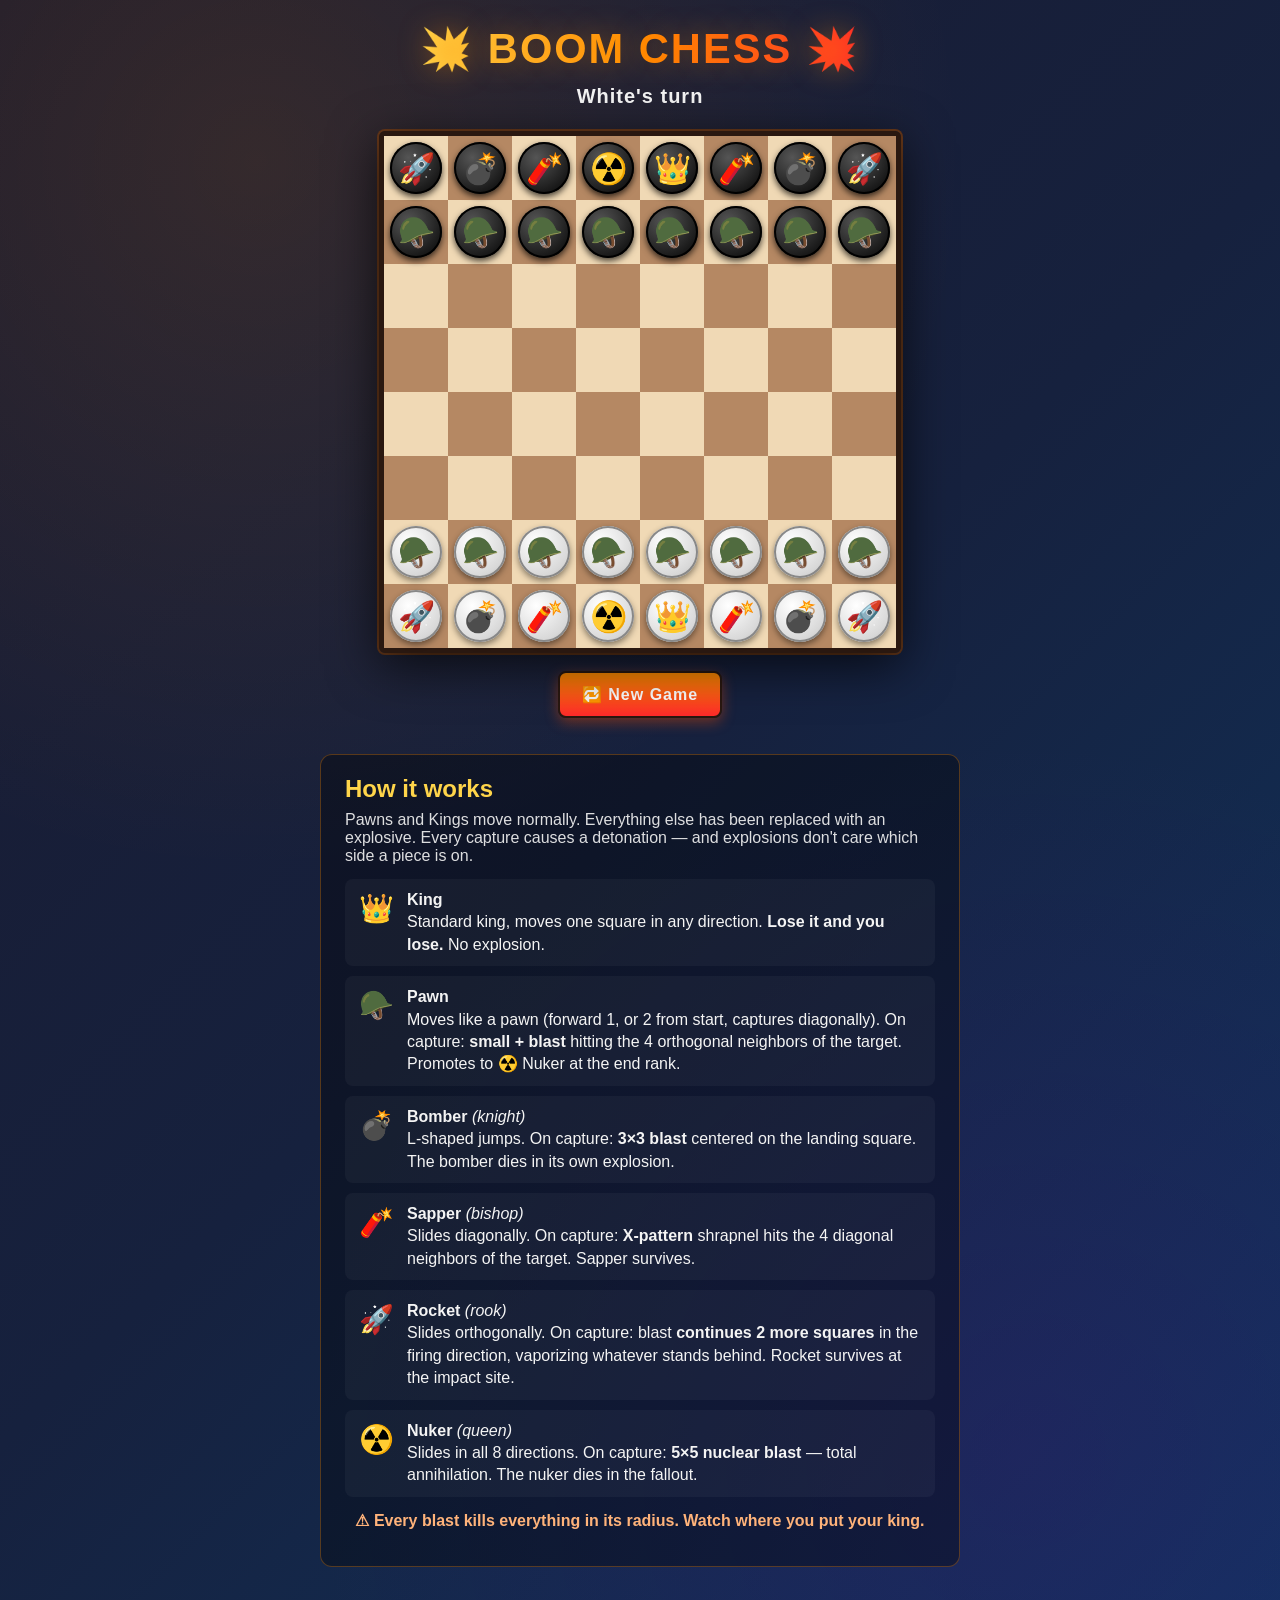
==== index.html @ b35cc347 "Add BOOM CHESS: explosive chess variant with custom pieces Playable chess where pawns and kings move" ====
<!DOCTYPE html>
<html lang="en">
<head>
  <meta charset="UTF-8">
  <meta name="viewport" content="width=device-width, initial-scale=1">
  <title>BOOM CHESS — Explosive Chess</title>
  <link rel="stylesheet" href="style.css">
</head>
<body>
  <div class="shake-wrap" id="shake">
    <h1>💥 BOOM CHESS 💥</h1>
    <div id="status">White's turn</div>
    <div id="board"></div>
    <div class="controls">
      <button id="reset">🔁 New Game</button>
    </div>
  </div>

  <section class="legend">
    <h2>How it works</h2>
    <p class="tagline">Pawns and Kings move normally. Everything else has been replaced with an explosive. Every capture causes a detonation — and explosions don't care which side a piece is on.</p>
    <div class="legend-grid">
      <div class="legend-item">
        <span class="lg-icon">👑</span>
        <div><b>King</b><br>Standard king, moves one square in any direction. <b>Lose it and you lose.</b> No explosion.</div>
      </div>
      <div class="legend-item">
        <span class="lg-icon">🪖</span>
        <div><b>Pawn</b><br>Moves like a pawn (forward 1, or 2 from start, captures diagonally). On capture: <b>small + blast</b> hitting the 4 orthogonal neighbors of the target. Promotes to ☢️ Nuker at the end rank.</div>
      </div>
      <div class="legend-item">
        <span class="lg-icon">💣</span>
        <div><b>Bomber</b> <i>(knight)</i><br>L-shaped jumps. On capture: <b>3×3 blast</b> centered on the landing square. The bomber dies in its own explosion.</div>
      </div>
      <div class="legend-item">
        <span class="lg-icon">🧨</span>
        <div><b>Sapper</b> <i>(bishop)</i><br>Slides diagonally. On capture: <b>X-pattern</b> shrapnel hits the 4 diagonal neighbors of the target. Sapper survives.</div>
      </div>
      <div class="legend-item">
        <span class="lg-icon">🚀</span>
        <div><b>Rocket</b> <i>(rook)</i><br>Slides orthogonally. On capture: blast <b>continues 2 more squares</b> in the firing direction, vaporizing whatever stands behind. Rocket survives at the impact site.</div>
      </div>
      <div class="legend-item">
        <span class="lg-icon">☢️</span>
        <div><b>Nuker</b> <i>(queen)</i><br>Slides in all 8 directions. On capture: <b>5×5 nuclear blast</b> — total annihilation. The nuker dies in the fallout.</div>
      </div>
    </div>
    <p class="warning">⚠ Every blast kills <b>everything</b> in its radius. Watch where you put your king.</p>
  </section>

  <script src="game.js"></script>
</body>
</html>
---- style.css ----
* { box-sizing: border-box; }

body {
  margin: 0;
  font-family: "Trebuchet MS", "Segoe UI", sans-serif;
  background:
    radial-gradient(circle at 20% 10%, rgba(255,140,0,0.12), transparent 40%),
    radial-gradient(circle at 80% 90%, rgba(90,0,128,0.18), transparent 40%),
    linear-gradient(135deg, #1a1a2e 0%, #16213e 50%, #0f3460 100%);
  min-height: 100vh;
  color: #f4f4f4;
  display: flex;
  flex-direction: column;
  align-items: center;
  padding: 24px 16px 48px;
  overflow-x: hidden;
}

.shake-wrap {
  display: flex;
  flex-direction: column;
  align-items: center;
}

h1 {
  font-size: 2.6rem;
  margin: 0 0 6px;
  letter-spacing: 2px;
  background: linear-gradient(90deg, #ffd54a, #ff8c00, #ff2a2a, #ff8c00, #ffd54a);
  background-size: 200% 100%;
  -webkit-background-clip: text;
  background-clip: text;
  color: transparent;
  text-shadow: 0 0 30px rgba(255, 140, 0, 0.4);
  animation: glow 4s linear infinite;
}

@keyframes glow {
  0%   { background-position: 0% 0%; }
  100% { background-position: 200% 0%; }
}

#status {
  font-size: 1.25rem;
  margin: 6px 0 14px;
  min-height: 1.6em;
  text-align: center;
  font-weight: bold;
  letter-spacing: 1px;
}

#status.winner {
  font-size: 1.6rem;
  color: #ffd54a;
  text-shadow: 0 0 12px #ff8c00, 0 0 24px #ff2a2a;
  animation: pulse 1.2s ease-in-out infinite;
}

@keyframes pulse {
  0%, 100% { transform: scale(1); }
  50% { transform: scale(1.08); }
}

#board {
  display: grid;
  grid-template-columns: repeat(8, 64px);
  grid-template-rows: repeat(8, 64px);
  border: 5px solid #2a1810;
  border-radius: 6px;
  box-shadow:
    0 12px 50px rgba(0,0,0,0.7),
    0 0 0 2px #6b3a1a,
    inset 0 0 0 1px rgba(0,0,0,0.4);
  position: relative;
}

.square {
  position: relative;
  display: flex;
  align-items: center;
  justify-content: center;
  cursor: pointer;
  transition: background-color 0.15s;
}

.square.light { background: #f0d9b5; }
.square.dark  { background: #b58863; }

.square.selected {
  background: #f7e9a0 !important;
  box-shadow: inset 0 0 0 4px #4caf50;
  z-index: 2;
}
.square.dark.selected { background: #c9a76d !important; }

.square.move-empty::before {
  content: '';
  position: absolute;
  width: 22px; height: 22px;
  border-radius: 50%;
  background: rgba(60, 180, 60, 0.55);
  box-shadow: 0 0 8px rgba(60, 180, 60, 0.7);
  pointer-events: none;
}

.square.move-capture {
  box-shadow: inset 0 0 0 4px rgba(255, 40, 40, 0.75);
}
.square.move-capture::before {
  content: '';
  position: absolute;
  inset: 0;
  background: radial-gradient(circle, transparent 45%, rgba(255,40,40,0.35) 70%);
  pointer-events: none;
}

.piece {
  width: 52px;
  height: 52px;
  border-radius: 50%;
  display: flex;
  align-items: center;
  justify-content: center;
  font-size: 30px;
  user-select: none;
  pointer-events: none;
  position: relative;
  z-index: 1;
  transition: transform 0.12s;
}

.square:hover .piece { transform: scale(1.08); }

.piece.white {
  background: radial-gradient(circle at 35% 30%, #ffffff, #d8d8d8 70%, #aaaaaa);
  box-shadow:
    0 3px 6px rgba(0,0,0,0.45),
    inset 0 0 0 2px #888;
}
.piece.black {
  background: radial-gradient(circle at 35% 30%, #555, #1a1a1a 70%, #000);
  box-shadow:
    0 3px 6px rgba(0,0,0,0.7),
    inset 0 0 0 2px #000;
}

/* Explosions */
.explosion {
  position: absolute;
  inset: -8px;
  pointer-events: none;
  border-radius: 50%;
  z-index: 10;
  background: radial-gradient(circle,
    #ffffff 0%,
    #fff7b0 12%,
    #ffd54a 25%,
    #ff8c00 45%,
    #ff2a2a 65%,
    rgba(120, 20, 0, 0.6) 80%,
    transparent 95%);
  box-shadow:
    0 0 30px 8px #ff8c00,
    0 0 60px 16px rgba(255, 42, 42, 0.7);
  animation: explode 0.6s cubic-bezier(0.2, 0.7, 0.4, 1) forwards;
}

@keyframes explode {
  0%   { transform: scale(0.2); opacity: 0.9; }
  35%  { transform: scale(1.5); opacity: 1; }
  100% { transform: scale(2.0); opacity: 0; }
}

.explosion.nuke {
  inset: -16px;
  background: radial-gradient(circle,
    #ffffff 0%,
    #ffffff 8%,
    #fff200 18%,
    #ff8c00 38%,
    #ff2a2a 58%,
    #7a0080 78%,
    rgba(40, 0, 60, 0.7) 90%,
    transparent 100%);
  box-shadow:
    0 0 50px 16px #ff8c00,
    0 0 100px 32px #ff2a2a,
    0 0 160px 50px rgba(122, 0, 128, 0.7);
  animation: nuke 0.95s cubic-bezier(0.2, 0.7, 0.3, 1) forwards;
}

@keyframes nuke {
  0%   { transform: scale(0.1); opacity: 1; }
  25%  { transform: scale(2.0); opacity: 1; }
  60%  { transform: scale(2.6); opacity: 0.95; }
  100% { transform: scale(3.2); opacity: 0; }
}

.explosion.line {
  background: radial-gradient(ellipse,
    #ffffff 0%, #ffd54a 25%, #ff6a00 55%, #ff2a2a 75%, transparent 95%);
  animation: explode 0.55s ease-out forwards;
}

.explosion.x {
  background: radial-gradient(circle,
    #fff 0%, #ffd54a 25%, #ff6a00 50%, transparent 75%);
  animation: explode 0.5s ease-out forwards;
}

.explosion.plus {
  inset: 4px;
  background: radial-gradient(circle, #fff 0%, #ffd54a 35%, #ff6a00 70%, transparent 100%);
  box-shadow: 0 0 16px 4px #ff8c00;
  animation: explode 0.45s ease-out forwards;
}

/* Shake on detonation */
@keyframes shake-small {
  0%, 100% { transform: translate(0, 0); }
  20% { transform: translate(-3px, 2px); }
  40% { transform: translate(3px, -2px); }
  60% { transform: translate(-2px, -2px); }
  80% { transform: translate(2px, 2px); }
}
@keyframes shake-big {
  0%, 100% { transform: translate(0, 0); }
  8%  { transform: translate(-12px, -6px) rotate(-0.4deg); }
  16% { transform: translate(12px, 6px)   rotate(0.4deg); }
  24% { transform: translate(-10px, 7px)  rotate(-0.3deg); }
  32% { transform: translate(10px, -7px)  rotate(0.3deg); }
  40% { transform: translate(-7px, 4px); }
  50% { transform: translate(7px, -4px); }
  60% { transform: translate(-5px, 2px); }
  70% { transform: translate(5px, -2px); }
  80% { transform: translate(-2px, 1px); }
  90% { transform: translate(2px, -1px); }
}
.shake-wrap.shaking-small { animation: shake-small 0.35s ease-in-out; }
.shake-wrap.shaking-big   { animation: shake-big 0.8s ease-in-out; }

/* Controls */
.controls {
  margin-top: 18px;
}
#reset {
  background: linear-gradient(180deg, #ff8c00, #ff2a2a);
  color: white;
  border: 2px solid #2a1810;
  padding: 12px 22px;
  font-size: 1rem;
  font-weight: bold;
  letter-spacing: 1px;
  border-radius: 8px;
  cursor: pointer;
  box-shadow: 0 4px 14px rgba(255, 80, 0, 0.4);
  transition: transform 0.1s, box-shadow 0.2s;
}
#reset:hover { transform: translateY(-2px); box-shadow: 0 6px 20px rgba(255, 80, 0, 0.6); }
#reset:active { transform: translateY(0); }

/* Legend */
.legend {
  margin-top: 36px;
  max-width: 640px;
  background: rgba(0, 0, 0, 0.35);
  border-radius: 12px;
  padding: 20px 24px;
  border: 1px solid rgba(255, 140, 0, 0.3);
}
.legend h2 {
  margin: 0 0 8px;
  color: #ffd54a;
}
.tagline { margin: 0 0 14px; opacity: 0.9; }
.legend-grid {
  display: grid;
  grid-template-columns: 1fr;
  gap: 10px;
}
.legend-item {
  display: flex;
  align-items: flex-start;
  gap: 12px;
  background: rgba(255,255,255,0.04);
  padding: 10px 12px;
  border-radius: 8px;
  line-height: 1.4;
}
.lg-icon {
  font-size: 28px;
  flex-shrink: 0;
  width: 38px;
  text-align: center;
}
.warning {
  margin-top: 14px;
  color: #ffb37a;
  font-weight: bold;
  text-align: center;
}

@media (max-width: 580px) {
  #board {
    grid-template-columns: repeat(8, 40px);
    grid-template-rows: repeat(8, 40px);
  }
  .piece { width: 34px; height: 34px; font-size: 20px; }
  h1 { font-size: 1.8rem; }
}
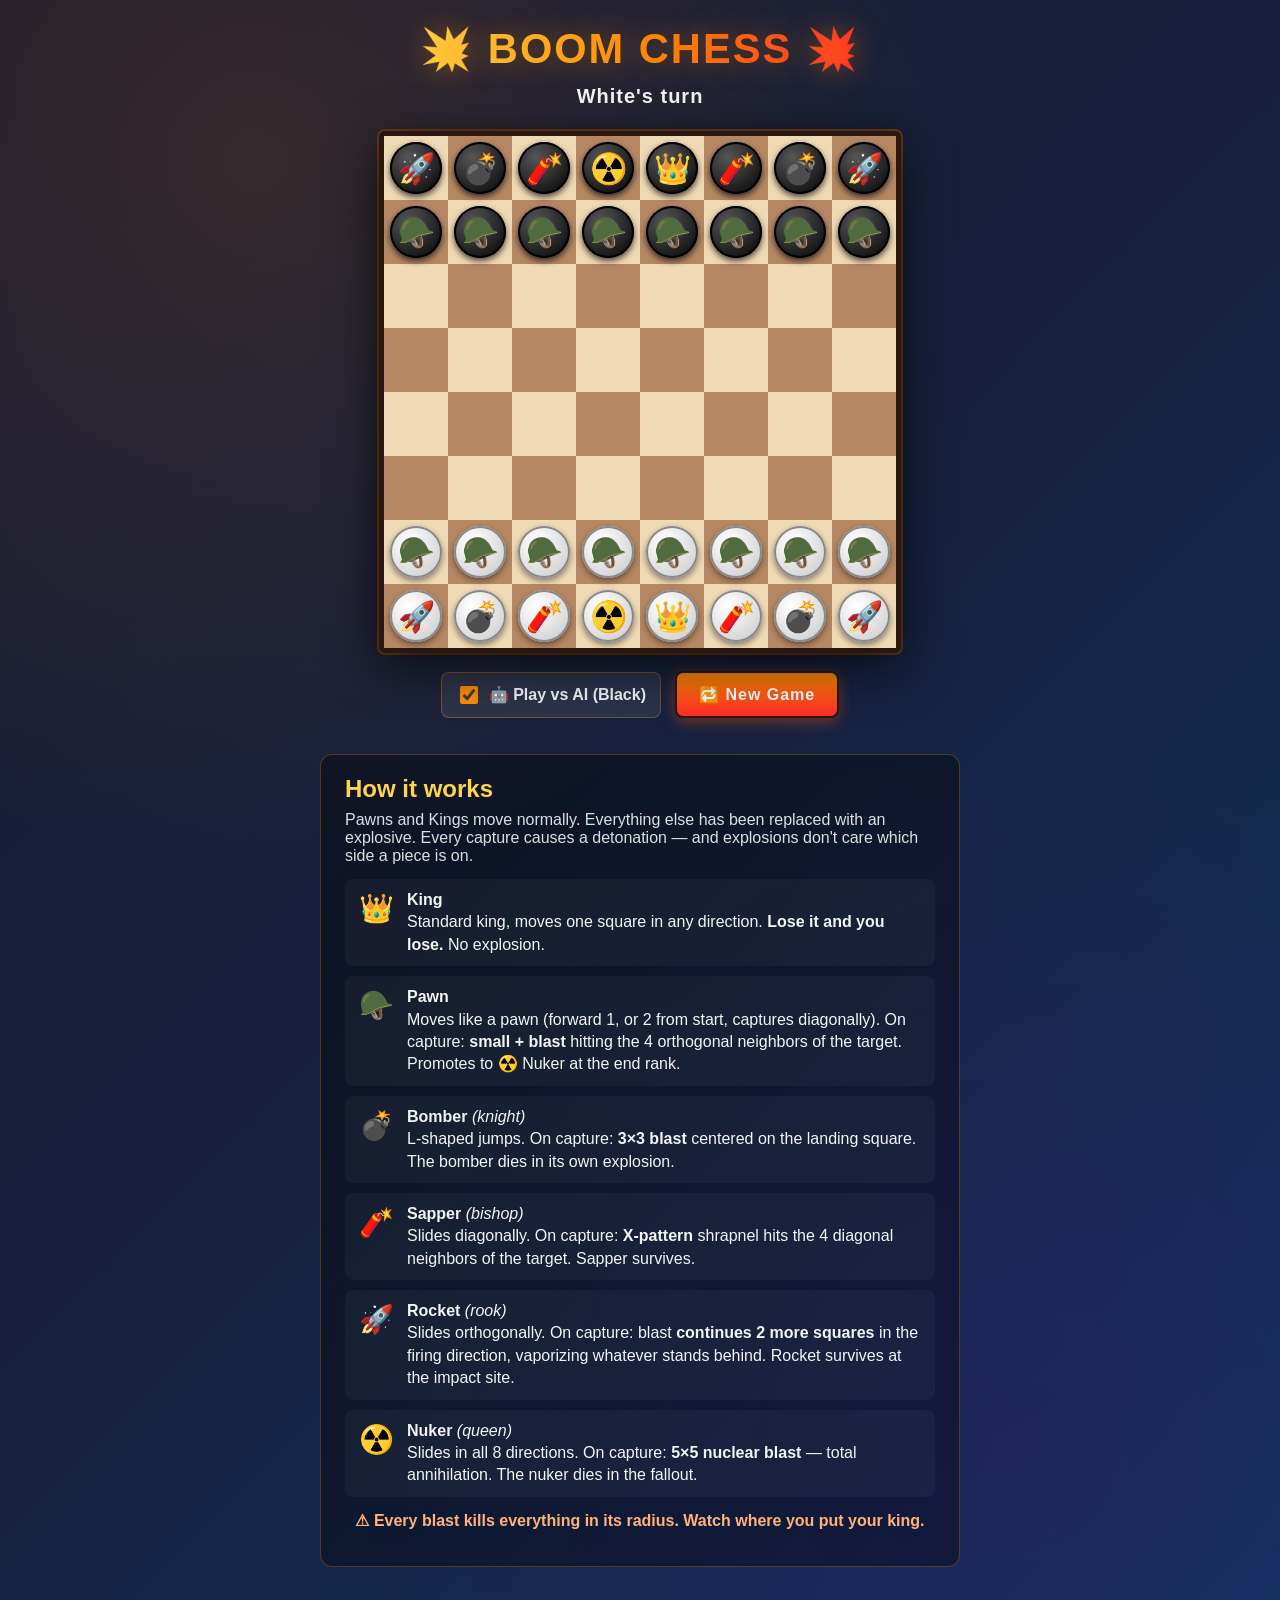
==== commit 12334bf5: "Add AI opponent with 2-ply minimax + alpha-beta Adds 'Play vs AI (Black)' toggle (on by default). AI" ====
--- a/index.html
+++ b/index.html
@@ -12,6 +12,10 @@
     <div id="status">White's turn</div>
     <div id="board"></div>
     <div class="controls">
+      <label class="ai-toggle">
+        <input type="checkbox" id="ai-toggle" checked>
+        <span>🤖 Play vs AI (Black)</span>
+      </label>
       <button id="reset">🔁 New Game</button>
     </div>
   </div>
--- a/style.css
+++ b/style.css
@@ -242,6 +242,34 @@
 /* Controls */
 .controls {
   margin-top: 18px;
+  display: flex;
+  gap: 14px;
+  align-items: center;
+  flex-wrap: wrap;
+  justify-content: center;
+}
+.ai-toggle {
+  display: flex;
+  align-items: center;
+  gap: 8px;
+  cursor: pointer;
+  user-select: none;
+  background: rgba(255, 255, 255, 0.08);
+  padding: 10px 14px;
+  border-radius: 8px;
+  border: 1px solid rgba(255, 140, 0, 0.35);
+  font-weight: bold;
+  color: #f4f4f4;
+}
+.ai-toggle input {
+  width: 18px;
+  height: 18px;
+  cursor: pointer;
+  accent-color: #ff8c00;
+}
+#status.thinking {
+  color: #9adcff;
+  text-shadow: 0 0 10px rgba(80, 180, 255, 0.6);
 }
 #reset {
   background: linear-gradient(180deg, #ff8c00, #ff2a2a);
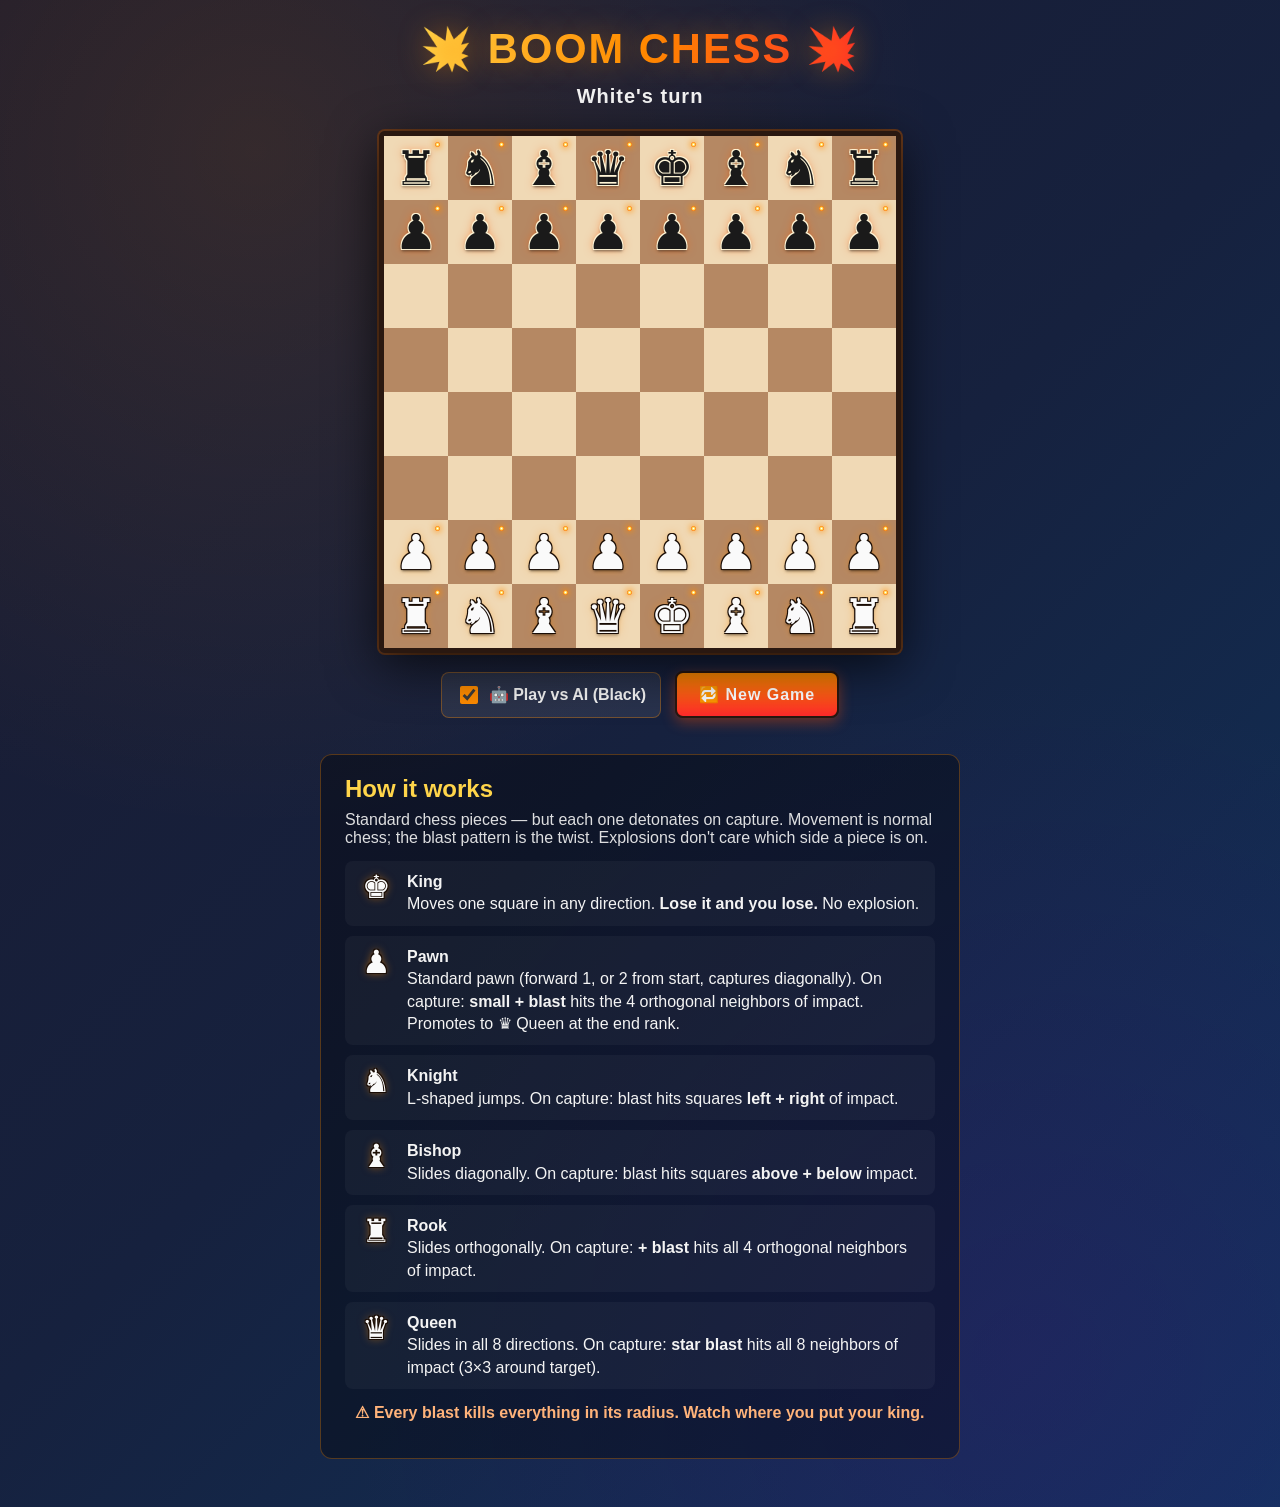
==== commit 39519a82: "Restore standard chess piece art with explosive theme; new blast patterns Pieces now use Unicode che" ====
--- a/index.html
+++ b/index.html
@@ -22,31 +22,31 @@
 
   <section class="legend">
     <h2>How it works</h2>
-    <p class="tagline">Pawns and Kings move normally. Everything else has been replaced with an explosive. Every capture causes a detonation — and explosions don't care which side a piece is on.</p>
+    <p class="tagline">Standard chess pieces — but each one detonates on capture. Movement is normal chess; the blast pattern is the twist. Explosions don't care which side a piece is on.</p>
     <div class="legend-grid">
       <div class="legend-item">
-        <span class="lg-icon">👑</span>
-        <div><b>King</b><br>Standard king, moves one square in any direction. <b>Lose it and you lose.</b> No explosion.</div>
+        <span class="lg-icon piece-icon">♚</span>
+        <div><b>King</b><br>Moves one square in any direction. <b>Lose it and you lose.</b> No explosion.</div>
       </div>
       <div class="legend-item">
-        <span class="lg-icon">🪖</span>
-        <div><b>Pawn</b><br>Moves like a pawn (forward 1, or 2 from start, captures diagonally). On capture: <b>small + blast</b> hitting the 4 orthogonal neighbors of the target. Promotes to ☢️ Nuker at the end rank.</div>
+        <span class="lg-icon piece-icon">♟</span>
+        <div><b>Pawn</b><br>Standard pawn (forward 1, or 2 from start, captures diagonally). On capture: <b>small + blast</b> hits the 4 orthogonal neighbors of impact. Promotes to ♛ Queen at the end rank.</div>
       </div>
       <div class="legend-item">
-        <span class="lg-icon">💣</span>
-        <div><b>Bomber</b> <i>(knight)</i><br>L-shaped jumps. On capture: <b>3×3 blast</b> centered on the landing square. The bomber dies in its own explosion.</div>
+        <span class="lg-icon piece-icon">♞</span>
+        <div><b>Knight</b><br>L-shaped jumps. On capture: blast hits squares <b>left + right</b> of impact.</div>
       </div>
       <div class="legend-item">
-        <span class="lg-icon">🧨</span>
-        <div><b>Sapper</b> <i>(bishop)</i><br>Slides diagonally. On capture: <b>X-pattern</b> shrapnel hits the 4 diagonal neighbors of the target. Sapper survives.</div>
+        <span class="lg-icon piece-icon">♝</span>
+        <div><b>Bishop</b><br>Slides diagonally. On capture: blast hits squares <b>above + below</b> impact.</div>
       </div>
       <div class="legend-item">
-        <span class="lg-icon">🚀</span>
-        <div><b>Rocket</b> <i>(rook)</i><br>Slides orthogonally. On capture: blast <b>continues 2 more squares</b> in the firing direction, vaporizing whatever stands behind. Rocket survives at the impact site.</div>
+        <span class="lg-icon piece-icon">♜</span>
+        <div><b>Rook</b><br>Slides orthogonally. On capture: <b>+ blast</b> hits all 4 orthogonal neighbors of impact.</div>
       </div>
       <div class="legend-item">
-        <span class="lg-icon">☢️</span>
-        <div><b>Nuker</b> <i>(queen)</i><br>Slides in all 8 directions. On capture: <b>5×5 nuclear blast</b> — total annihilation. The nuker dies in the fallout.</div>
+        <span class="lg-icon piece-icon">♛</span>
+        <div><b>Queen</b><br>Slides in all 8 directions. On capture: <b>star blast</b> hits all 8 neighbors of impact (3×3 around target).</div>
       </div>
     </div>
     <p class="warning">⚠ Every blast kills <b>everything</b> in its radius. Watch where you put your king.</p>
--- a/style.css
+++ b/style.css
@@ -115,33 +115,61 @@
 }
 
 .piece {
-  width: 52px;
-  height: 52px;
-  border-radius: 50%;
+  width: 60px;
+  height: 60px;
   display: flex;
   align-items: center;
   justify-content: center;
-  font-size: 30px;
+  font-size: 48px;
+  line-height: 1;
   user-select: none;
   pointer-events: none;
   position: relative;
   z-index: 1;
-  transition: transform 0.12s;
+  font-family: "Segoe UI Symbol", "Apple Symbols", "Noto Sans Symbols", "DejaVu Sans", sans-serif;
+  transition: transform 0.12s, text-shadow 0.2s;
 }
 
 .square:hover .piece { transform: scale(1.08); }
 
 .piece.white {
-  background: radial-gradient(circle at 35% 30%, #ffffff, #d8d8d8 70%, #aaaaaa);
-  box-shadow:
-    0 3px 6px rgba(0,0,0,0.45),
-    inset 0 0 0 2px #888;
+  color: #fafafa;
+  text-shadow:
+    -1px -1px 0 #1a0d05,
+     1px -1px 0 #1a0d05,
+    -1px  1px 0 #1a0d05,
+     1px  1px 0 #1a0d05,
+     0  2px 3px rgba(0,0,0,0.55),
+     0  0   10px rgba(255, 140, 0, 0.5);
 }
 .piece.black {
-  background: radial-gradient(circle at 35% 30%, #555, #1a1a1a 70%, #000);
-  box-shadow:
-    0 3px 6px rgba(0,0,0,0.7),
-    inset 0 0 0 2px #000;
+  color: #1a1a1a;
+  text-shadow:
+    -1px -1px 0 #fff5d6,
+     1px -1px 0 #fff5d6,
+    -1px  1px 0 #fff5d6,
+     1px  1px 0 #fff5d6,
+     0  2px 3px rgba(0,0,0,0.55),
+     0  0   10px rgba(255, 90, 0, 0.55);
+}
+
+/* Smoldering fuse ember — small flicker at top-right of every piece */
+.piece::after {
+  content: '';
+  position: absolute;
+  top: 4px;
+  right: 6px;
+  width: 5px;
+  height: 5px;
+  border-radius: 50%;
+  background: radial-gradient(circle, #fff 0%, #ffd54a 40%, #ff6a00 70%, transparent 100%);
+  box-shadow: 0 0 6px 1px rgba(255, 140, 0, 0.8);
+  animation: ember 2.2s ease-in-out infinite;
+}
+
+@keyframes ember {
+  0%, 100% { opacity: 0.55; transform: scale(0.9); }
+  50%      { opacity: 1;    transform: scale(1.2); }
 }
 
 /* Explosions */
@@ -316,10 +344,20 @@
   line-height: 1.4;
 }
 .lg-icon {
-  font-size: 28px;
+  font-size: 32px;
   flex-shrink: 0;
   width: 38px;
   text-align: center;
+  line-height: 1;
+}
+.piece-icon {
+  color: #fafafa;
+  text-shadow:
+    -1px -1px 0 #1a0d05,
+     1px -1px 0 #1a0d05,
+    -1px  1px 0 #1a0d05,
+     1px  1px 0 #1a0d05,
+     0 0 8px rgba(255, 140, 0, 0.6);
 }
 .warning {
   margin-top: 14px;
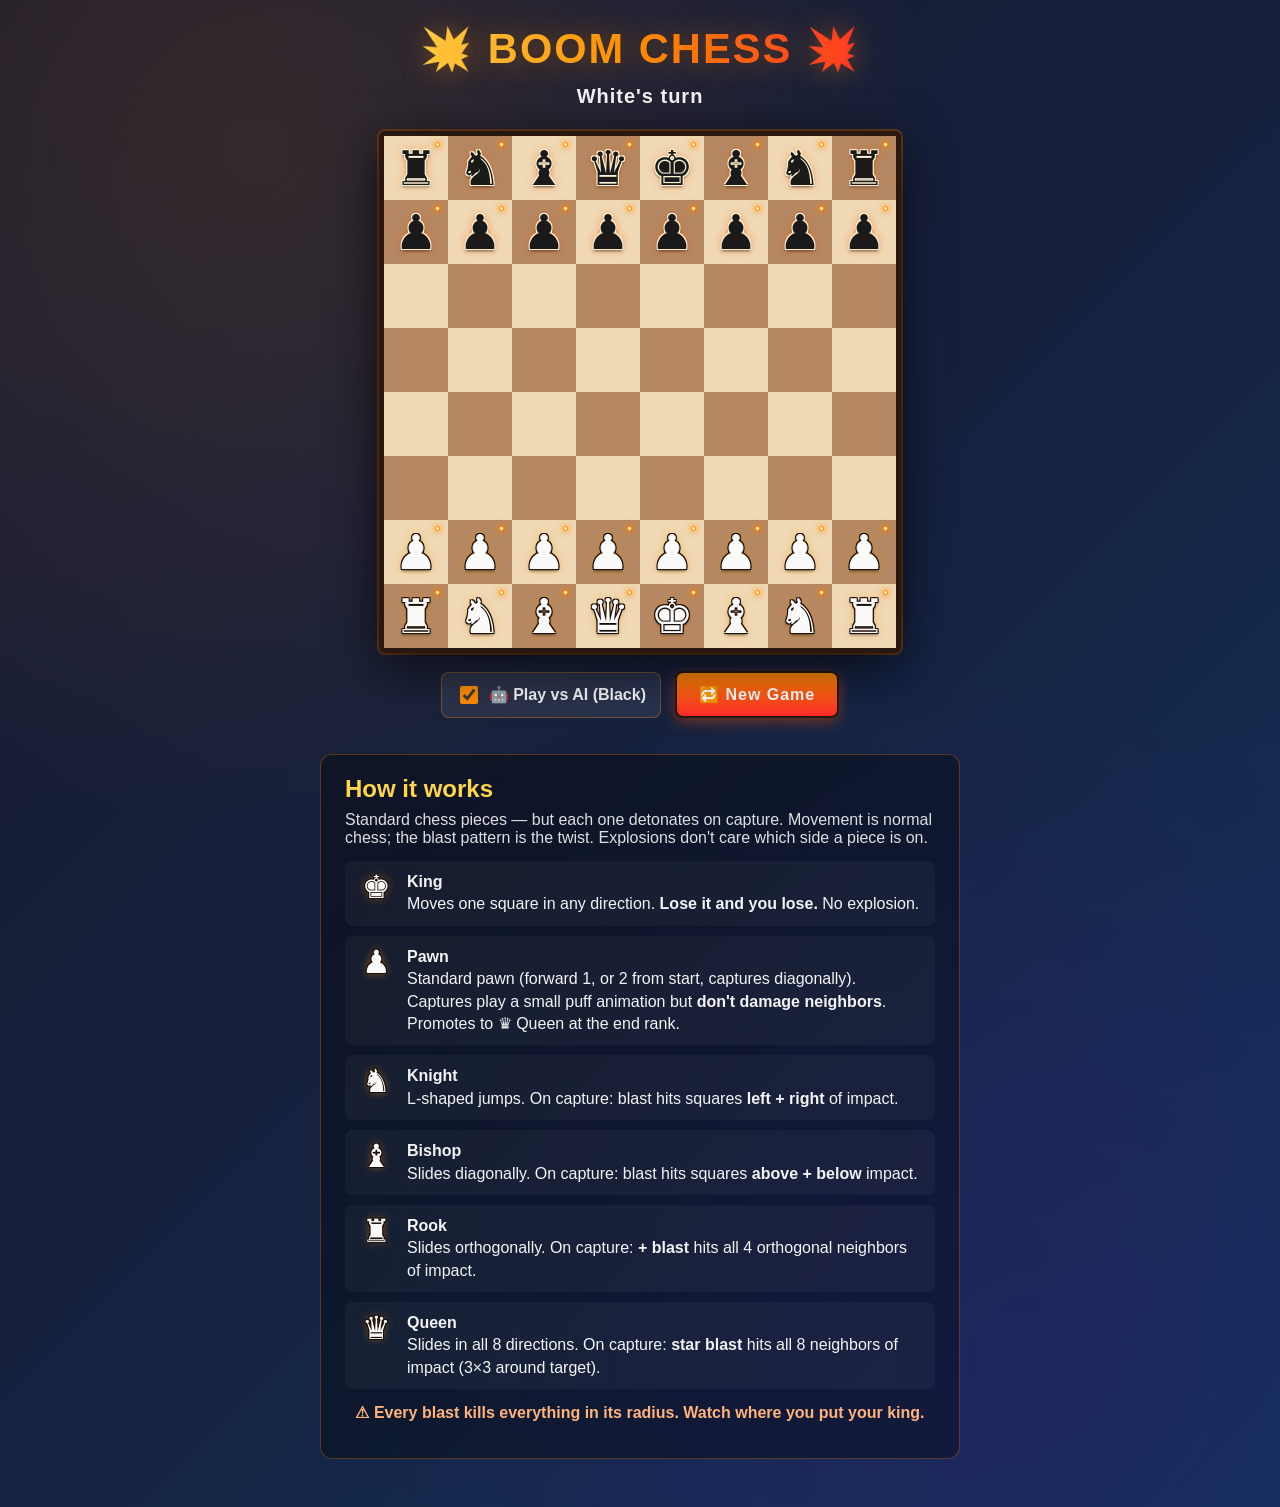
==== commit 97e4e62a: "Make pawn explosion cosmetic only Pawn captures still play the small + puff animation but no longer " ====
--- a/index.html
+++ b/index.html
@@ -30,7 +30,7 @@
       </div>
       <div class="legend-item">
         <span class="lg-icon piece-icon">♟</span>
-        <div><b>Pawn</b><br>Standard pawn (forward 1, or 2 from start, captures diagonally). On capture: <b>small + blast</b> hits the 4 orthogonal neighbors of impact. Promotes to ♛ Queen at the end rank.</div>
+        <div><b>Pawn</b><br>Standard pawn (forward 1, or 2 from start, captures diagonally). Captures play a small puff animation but <b>don't damage neighbors</b>. Promotes to ♛ Queen at the end rank.</div>
       </div>
       <div class="legend-item">
         <span class="lg-icon piece-icon">♞</span>
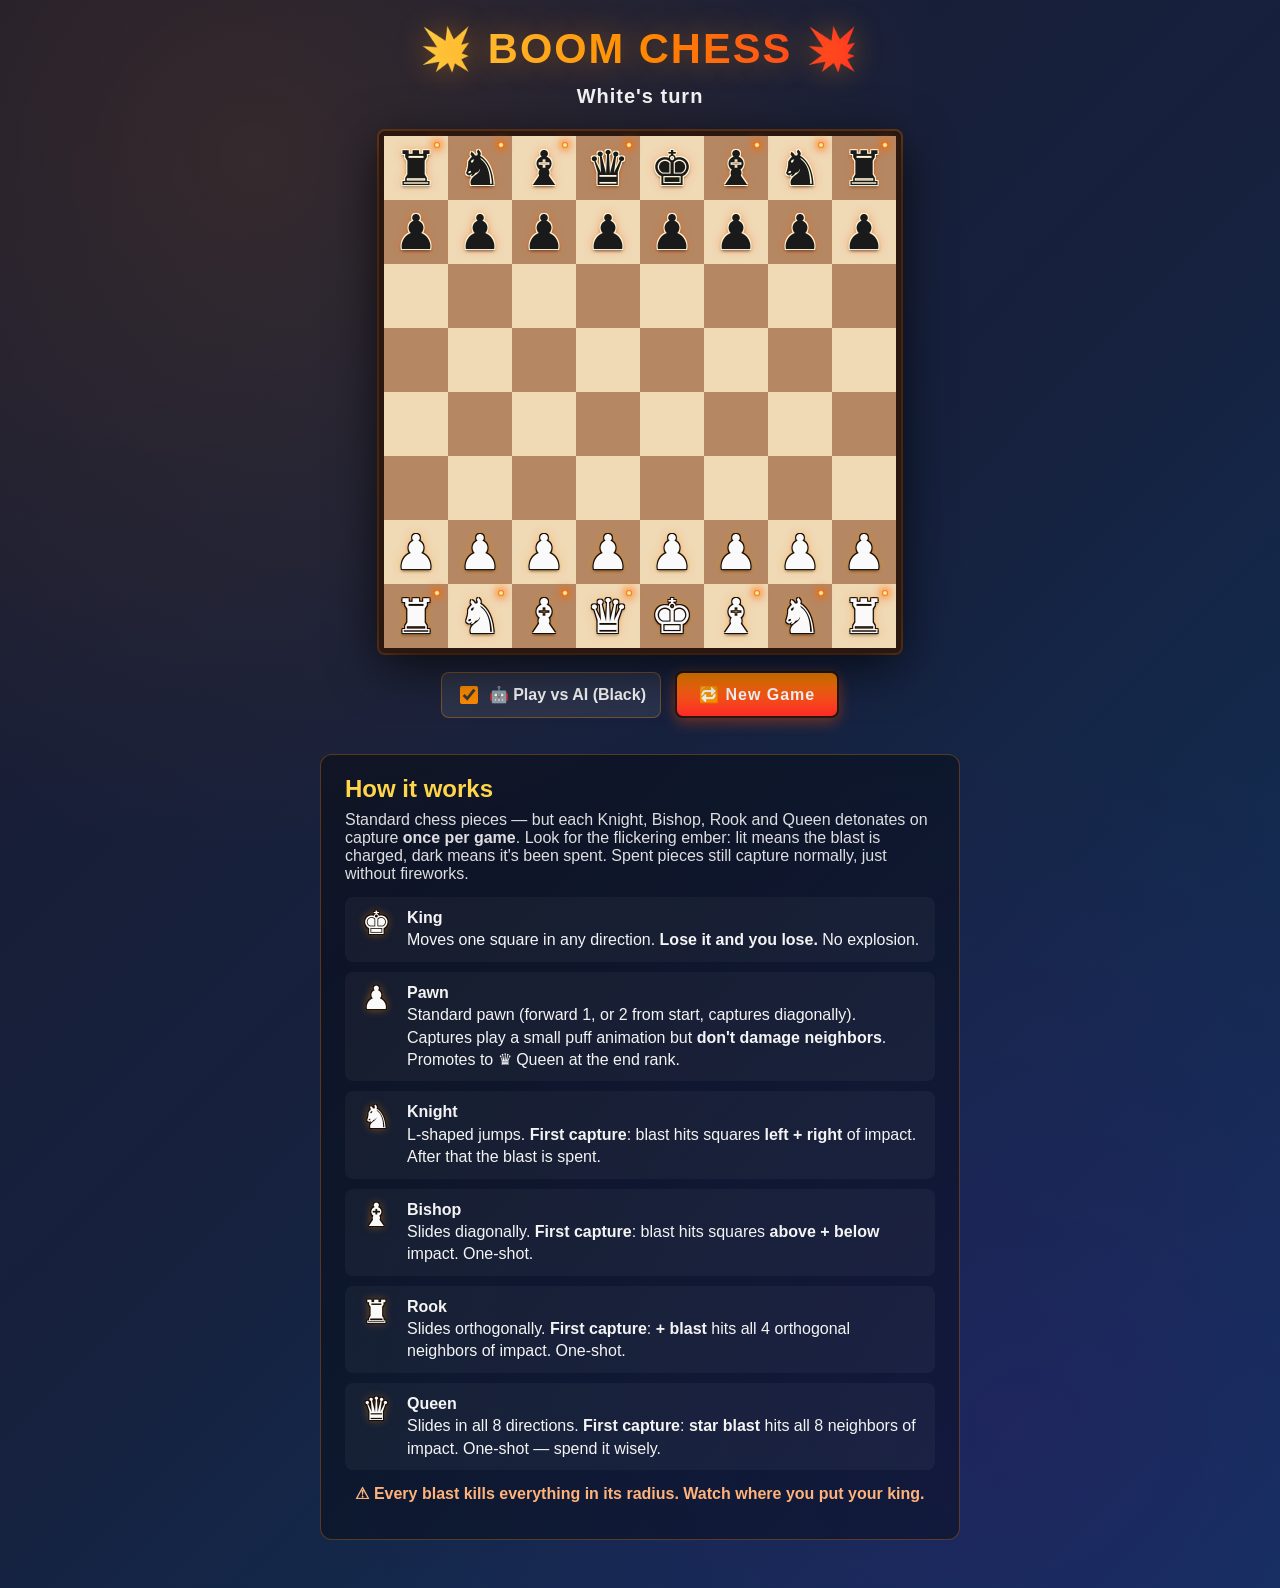
==== commit 89207115: "One-shot blasts: each blast-capable piece detonates only once per game Knights, bishops, rooks and q" ====
--- a/index.html
+++ b/index.html
@@ -22,7 +22,7 @@
 
   <section class="legend">
     <h2>How it works</h2>
-    <p class="tagline">Standard chess pieces — but each one detonates on capture. Movement is normal chess; the blast pattern is the twist. Explosions don't care which side a piece is on.</p>
+    <p class="tagline">Standard chess pieces — but each Knight, Bishop, Rook and Queen detonates on capture <b>once per game</b>. Look for the flickering ember: lit means the blast is charged, dark means it's been spent. Spent pieces still capture normally, just without fireworks.</p>
     <div class="legend-grid">
       <div class="legend-item">
         <span class="lg-icon piece-icon">♚</span>
@@ -34,19 +34,19 @@
       </div>
       <div class="legend-item">
         <span class="lg-icon piece-icon">♞</span>
-        <div><b>Knight</b><br>L-shaped jumps. On capture: blast hits squares <b>left + right</b> of impact.</div>
+        <div><b>Knight</b><br>L-shaped jumps. <b>First capture</b>: blast hits squares <b>left + right</b> of impact. After that the blast is spent.</div>
       </div>
       <div class="legend-item">
         <span class="lg-icon piece-icon">♝</span>
-        <div><b>Bishop</b><br>Slides diagonally. On capture: blast hits squares <b>above + below</b> impact.</div>
+        <div><b>Bishop</b><br>Slides diagonally. <b>First capture</b>: blast hits squares <b>above + below</b> impact. One-shot.</div>
       </div>
       <div class="legend-item">
         <span class="lg-icon piece-icon">♜</span>
-        <div><b>Rook</b><br>Slides orthogonally. On capture: <b>+ blast</b> hits all 4 orthogonal neighbors of impact.</div>
+        <div><b>Rook</b><br>Slides orthogonally. <b>First capture</b>: <b>+ blast</b> hits all 4 orthogonal neighbors of impact. One-shot.</div>
       </div>
       <div class="legend-item">
         <span class="lg-icon piece-icon">♛</span>
-        <div><b>Queen</b><br>Slides in all 8 directions. On capture: <b>star blast</b> hits all 8 neighbors of impact (3×3 around target).</div>
+        <div><b>Queen</b><br>Slides in all 8 directions. <b>First capture</b>: <b>star blast</b> hits all 8 neighbors of impact. One-shot — spend it wisely.</div>
       </div>
     </div>
     <p class="warning">⚠ Every blast kills <b>everything</b> in its radius. Watch where you put your king.</p>
--- a/style.css
+++ b/style.css
@@ -153,17 +153,17 @@
      0  0   10px rgba(255, 90, 0, 0.55);
 }
 
-/* Smoldering fuse ember — small flicker at top-right of every piece */
-.piece::after {
+/* Lit fuse ember — only on pieces with an unspent blast charge */
+.piece.charged::after {
   content: '';
   position: absolute;
   top: 4px;
   right: 6px;
-  width: 5px;
-  height: 5px;
+  width: 6px;
+  height: 6px;
   border-radius: 50%;
-  background: radial-gradient(circle, #fff 0%, #ffd54a 40%, #ff6a00 70%, transparent 100%);
-  box-shadow: 0 0 6px 1px rgba(255, 140, 0, 0.8);
+  background: radial-gradient(circle, #fff 0%, #ffd54a 40%, #ff3a00 75%, transparent 100%);
+  box-shadow: 0 0 8px 2px rgba(255, 100, 0, 0.9);
   animation: ember 2.2s ease-in-out infinite;
 }
 
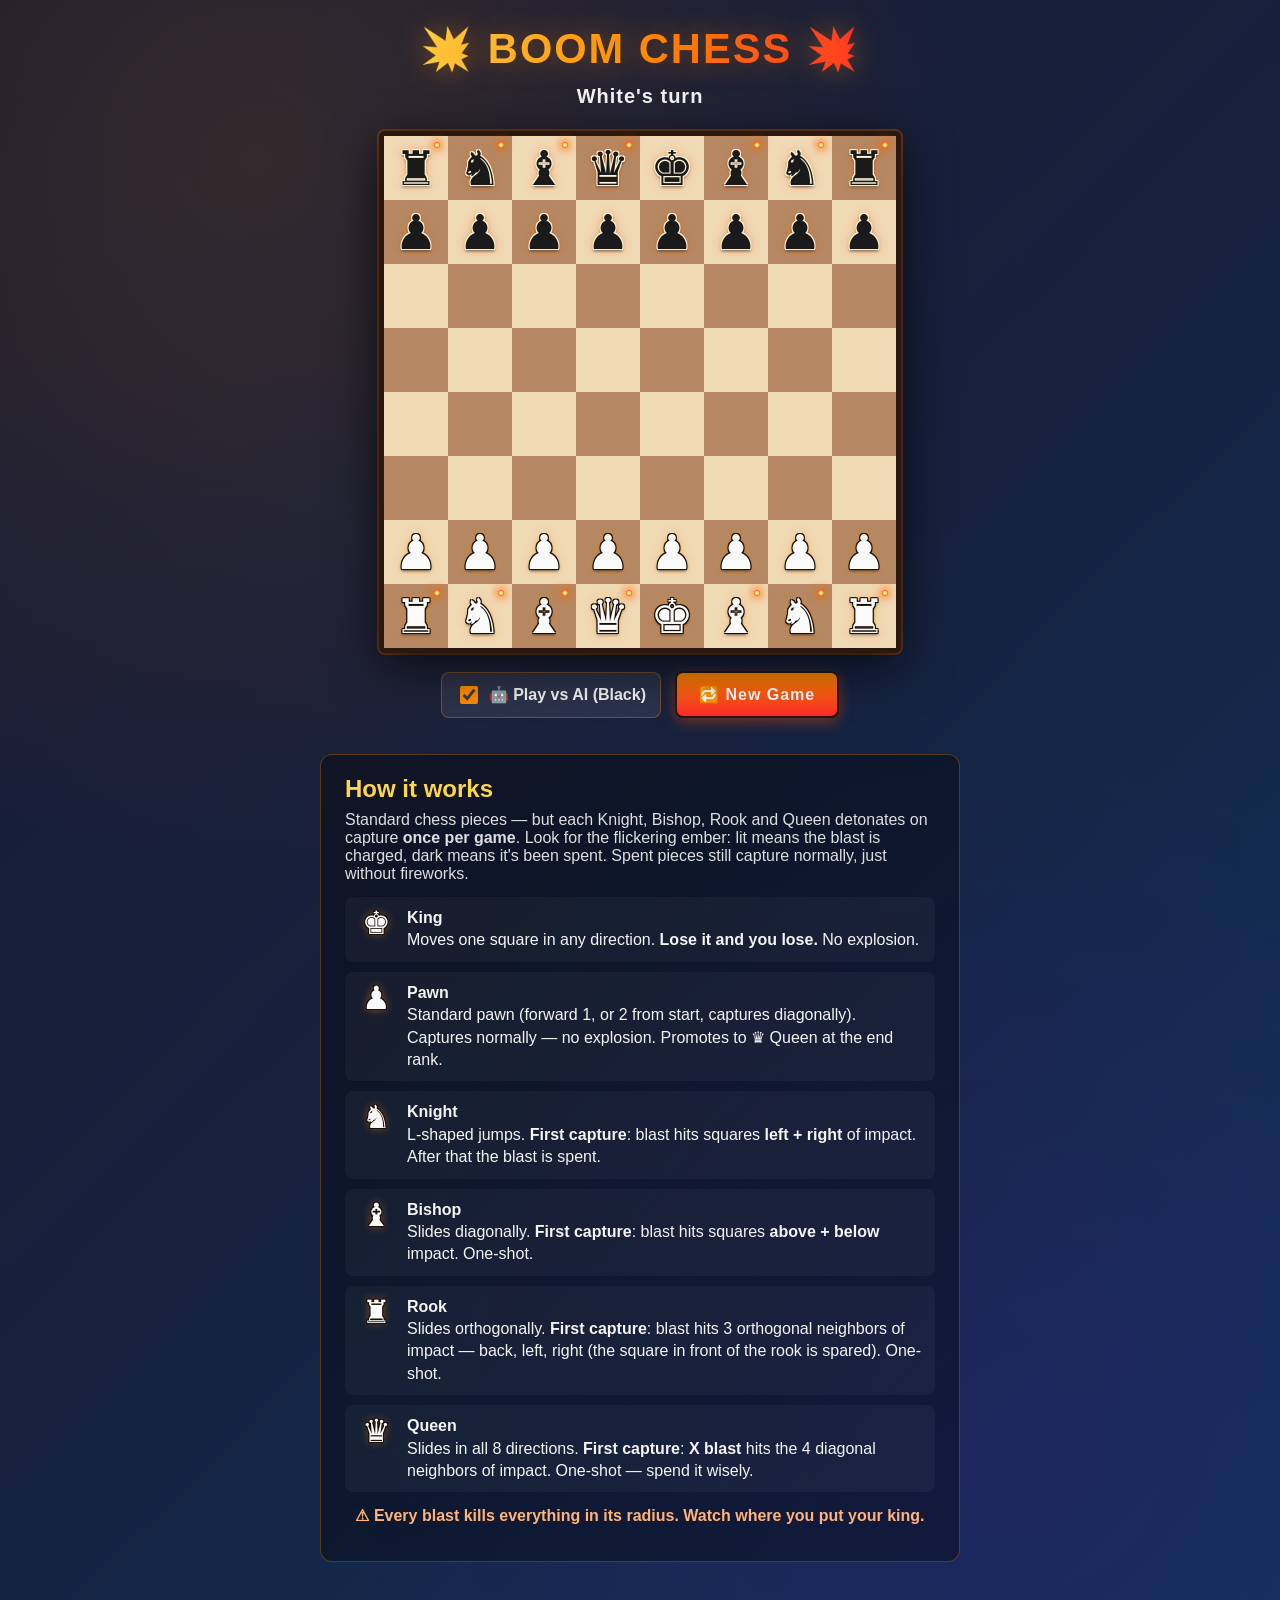
==== commit 3041311c: "Adjust blast patterns: silent pawn, 3-square rook, 4-square queen - Pawn: no explosion at all (anima" ====
--- a/index.html
+++ b/index.html
@@ -30,7 +30,7 @@
       </div>
       <div class="legend-item">
         <span class="lg-icon piece-icon">♟</span>
-        <div><b>Pawn</b><br>Standard pawn (forward 1, or 2 from start, captures diagonally). Captures play a small puff animation but <b>don't damage neighbors</b>. Promotes to ♛ Queen at the end rank.</div>
+        <div><b>Pawn</b><br>Standard pawn (forward 1, or 2 from start, captures diagonally). Captures normally — no explosion. Promotes to ♛ Queen at the end rank.</div>
       </div>
       <div class="legend-item">
         <span class="lg-icon piece-icon">♞</span>
@@ -42,11 +42,11 @@
       </div>
       <div class="legend-item">
         <span class="lg-icon piece-icon">♜</span>
-        <div><b>Rook</b><br>Slides orthogonally. <b>First capture</b>: <b>+ blast</b> hits all 4 orthogonal neighbors of impact. One-shot.</div>
+        <div><b>Rook</b><br>Slides orthogonally. <b>First capture</b>: blast hits 3 orthogonal neighbors of impact — back, left, right (the square in front of the rook is spared). One-shot.</div>
       </div>
       <div class="legend-item">
         <span class="lg-icon piece-icon">♛</span>
-        <div><b>Queen</b><br>Slides in all 8 directions. <b>First capture</b>: <b>star blast</b> hits all 8 neighbors of impact. One-shot — spend it wisely.</div>
+        <div><b>Queen</b><br>Slides in all 8 directions. <b>First capture</b>: <b>X blast</b> hits the 4 diagonal neighbors of impact. One-shot — spend it wisely.</div>
       </div>
     </div>
     <p class="warning">⚠ Every blast kills <b>everything</b> in its radius. Watch where you put your king.</p>
